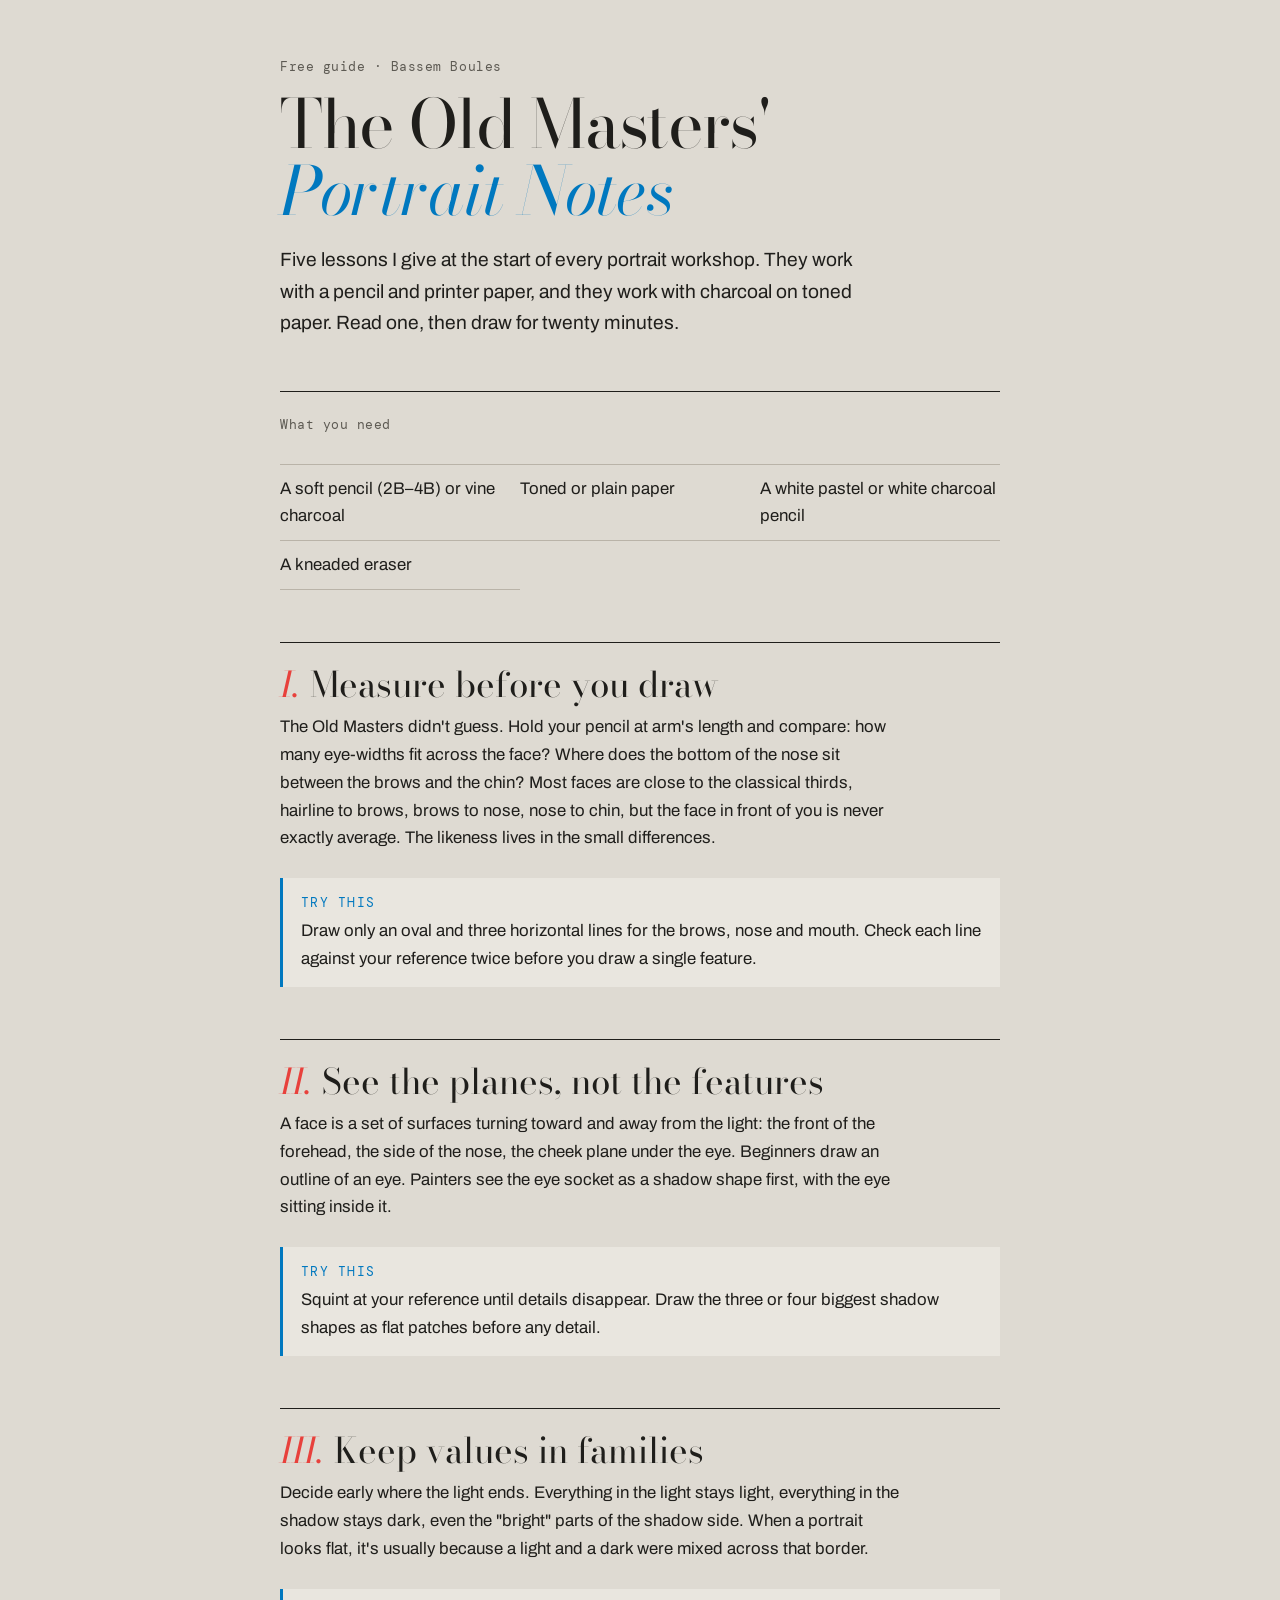
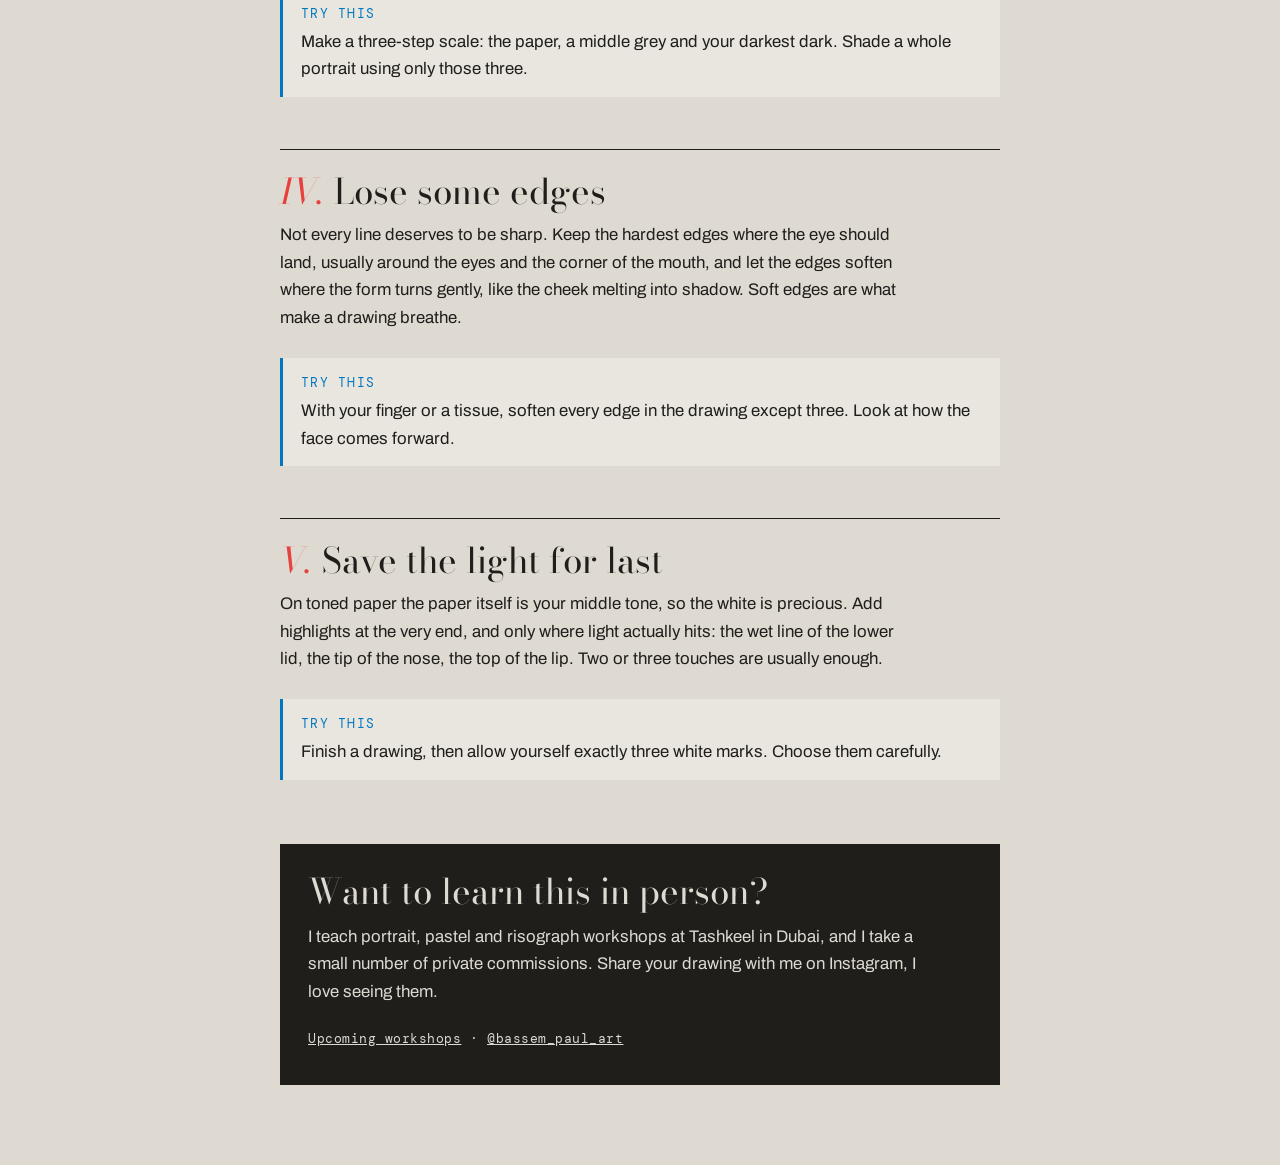
==== guide.html @ 608a025c "Build Bassem Boules portfolio site Static portfolio, lead magnet and commissions site for the artist" ====
<!doctype html>
<html lang="en">
<head>
<meta charset="utf-8">
<meta name="viewport" content="width=device-width, initial-scale=1, viewport-fit=cover">
<title>Portrait Notes</title>
<meta name="description" content="The Old Masters' Portrait Notes: five short lessons on drawing a living face, by Bassem Boules.">
<link rel="preconnect" href="https://fonts.googleapis.com">
<link rel="preconnect" href="https://fonts.gstatic.com" crossorigin>
<link rel="stylesheet" href="https://fonts.googleapis.com/css2?family=Archivo:wght@400;500&family=Bodoni+Moda:ital,opsz,wght@0,6..96,400;1,6..96,400&family=DM+Mono:wght@400&display=swap">
<style>
  :root { --paper:#dedad2; --paper-2:#e9e6df; --ink:#1f1e1b; --soft:#5d5a53; --rule:#b9b3a8; --blue:#0078bf; --red:#e8413c;
    --f-d:"Bodoni Moda",Georgia,serif; --f-b:"Archivo","Helvetica Neue",Arial,sans-serif; --f-m:"DM Mono",ui-monospace,Menlo,monospace; }
  @media (prefers-color-scheme: dark) { :root:not([data-theme="light"]) { --paper:#1d1c1a; --paper-2:#262522; --ink:#ece7dd; --soft:#a49e93; --rule:#45423c; --blue:#3f9fe0; --red:#ff5d52; color-scheme:dark; } }
  :root[data-theme="dark"] { --paper:#1d1c1a; --paper-2:#262522; --ink:#ece7dd; --soft:#a49e93; --rule:#45423c; --blue:#3f9fe0; --red:#ff5d52; color-scheme:dark; }
  * { box-sizing:border-box; }
  body { margin:0; background:var(--paper); color:var(--ink); font:400 1.05rem/1.65 var(--f-b); }
  .wrap { max-width:760px; margin-inline:auto; padding-left:max(20px, env(safe-area-inset-left,0px)); padding-right:max(20px, env(safe-area-inset-right,0px)); padding-block:56px 80px; }
  .mono { font-family:var(--f-m); font-size:.82rem; letter-spacing:.04em; color:var(--soft); }
  h1 { font-family:var(--f-d); font-weight:400; font-size:clamp(2.4rem,1.6rem + 4vw,4.2rem); line-height:1; margin:12px 0 20px; letter-spacing:-.02em; text-wrap:balance; }
  h1 em { color:var(--blue); }
  .intro { font-size:1.2rem; max-width:52ch; }
  section { border-top:1px solid var(--ink); padding-top:22px; margin-top:52px; display:grid; gap:10px; }
  h2 { font-family:var(--f-d); font-weight:400; font-size:clamp(1.6rem,1.3rem + 1.2vw,2.2rem); line-height:1.1; margin:0; }
  h2 span { font-style:italic; color:var(--red); margin-right:.3em; }
  p { margin:0 0 .6em; max-width:62ch; }
  .try { background:var(--paper-2); border-left:3px solid var(--blue); padding:14px 18px; margin-top:6px; }
  .try strong { font-family:var(--f-m); font-size:.8rem; letter-spacing:.1em; text-transform:uppercase; color:var(--blue); display:block; margin-bottom:4px; font-weight:400; }
  .kit { display:grid; grid-template-columns:repeat(auto-fit,minmax(min(100%,200px),1fr)); gap:0; border-top:1px solid var(--rule); margin-top:10px; }
  .kit div { border-bottom:1px solid var(--rule); padding:10px 0; }
  .end { margin-top:64px; padding:28px; background:var(--ink); color:var(--paper); display:grid; gap:12px; }
  .end h2 { color:var(--paper); }
  .end a { color:var(--paper); }
  a { color:inherit; }
</style>
</head>
<body>
<main class="wrap">
  <p class="mono">Free guide · Bassem Boules</p>
  <h1>The Old Masters'<br><em>Portrait Notes</em></h1>
  <p class="intro">Five lessons I give at the start of every portrait workshop. They work with a pencil and printer paper, and they work with charcoal on toned paper. Read one, then draw for twenty minutes.</p>

  <section>
    <p class="mono">What you need</p>
    <div class="kit">
      <div>A soft pencil (2B–4B) or vine charcoal</div>
      <div>Toned or plain paper</div>
      <div>A white pastel or white charcoal pencil</div>
      <div>A kneaded eraser</div>
    </div>
  </section>

  <section>
    <h2><span>I.</span>Measure before you draw</h2>
    <p>The Old Masters didn't guess. Hold your pencil at arm's length and compare: how many eye-widths fit across the face? Where does the bottom of the nose sit between the brows and the chin? Most faces are close to the classical thirds, hairline to brows, brows to nose, nose to chin, but the face in front of you is never exactly average. The likeness lives in the small differences.</p>
    <div class="try"><strong>Try this</strong>Draw only an oval and three horizontal lines for the brows, nose and mouth. Check each line against your reference twice before you draw a single feature.</div>
  </section>

  <section>
    <h2><span>II.</span>See the planes, not the features</h2>
    <p>A face is a set of surfaces turning toward and away from the light: the front of the forehead, the side of the nose, the cheek plane under the eye. Beginners draw an outline of an eye. Painters see the eye socket as a shadow shape first, with the eye sitting inside it.</p>
    <div class="try"><strong>Try this</strong>Squint at your reference until details disappear. Draw the three or four biggest shadow shapes as flat patches before any detail.</div>
  </section>

  <section>
    <h2><span>III.</span>Keep values in families</h2>
    <p>Decide early where the light ends. Everything in the light stays light, everything in the shadow stays dark, even the "bright" parts of the shadow side. When a portrait looks flat, it's usually because a light and a dark were mixed across that border.</p>
    <div class="try"><strong>Try this</strong>Make a three-step scale: the paper, a middle grey and your darkest dark. Shade a whole portrait using only those three.</div>
  </section>

  <section>
    <h2><span>IV.</span>Lose some edges</h2>
    <p>Not every line deserves to be sharp. Keep the hardest edges where the eye should land, usually around the eyes and the corner of the mouth, and let the edges soften where the form turns gently, like the cheek melting into shadow. Soft edges are what make a drawing breathe.</p>
    <div class="try"><strong>Try this</strong>With your finger or a tissue, soften every edge in the drawing except three. Look at how the face comes forward.</div>
  </section>

  <section>
    <h2><span>V.</span>Save the light for last</h2>
    <p>On toned paper the paper itself is your middle tone, so the white is precious. Add highlights at the very end, and only where light actually hits: the wet line of the lower lid, the tip of the nose, the top of the lip. Two or three touches are usually enough.</p>
    <div class="try"><strong>Try this</strong>Finish a drawing, then allow yourself exactly three white marks. Choose them carefully.</div>
  </section>

  <div class="end">
    <h2>Want to learn this in person?</h2>
    <p>I teach portrait, pastel and risograph workshops at Tashkeel in Dubai, and I take a small number of private commissions. Share your drawing with me on Instagram, I love seeing them.</p>
    <p class="mono" style="color:inherit"><a href="index.html#teaching">Upcoming workshops</a> · <a href="https://www.instagram.com/bassem_paul_art/" target="_blank" rel="noopener">@bassem_paul_art</a></p>
  </div>
</main>
</body>
</html>
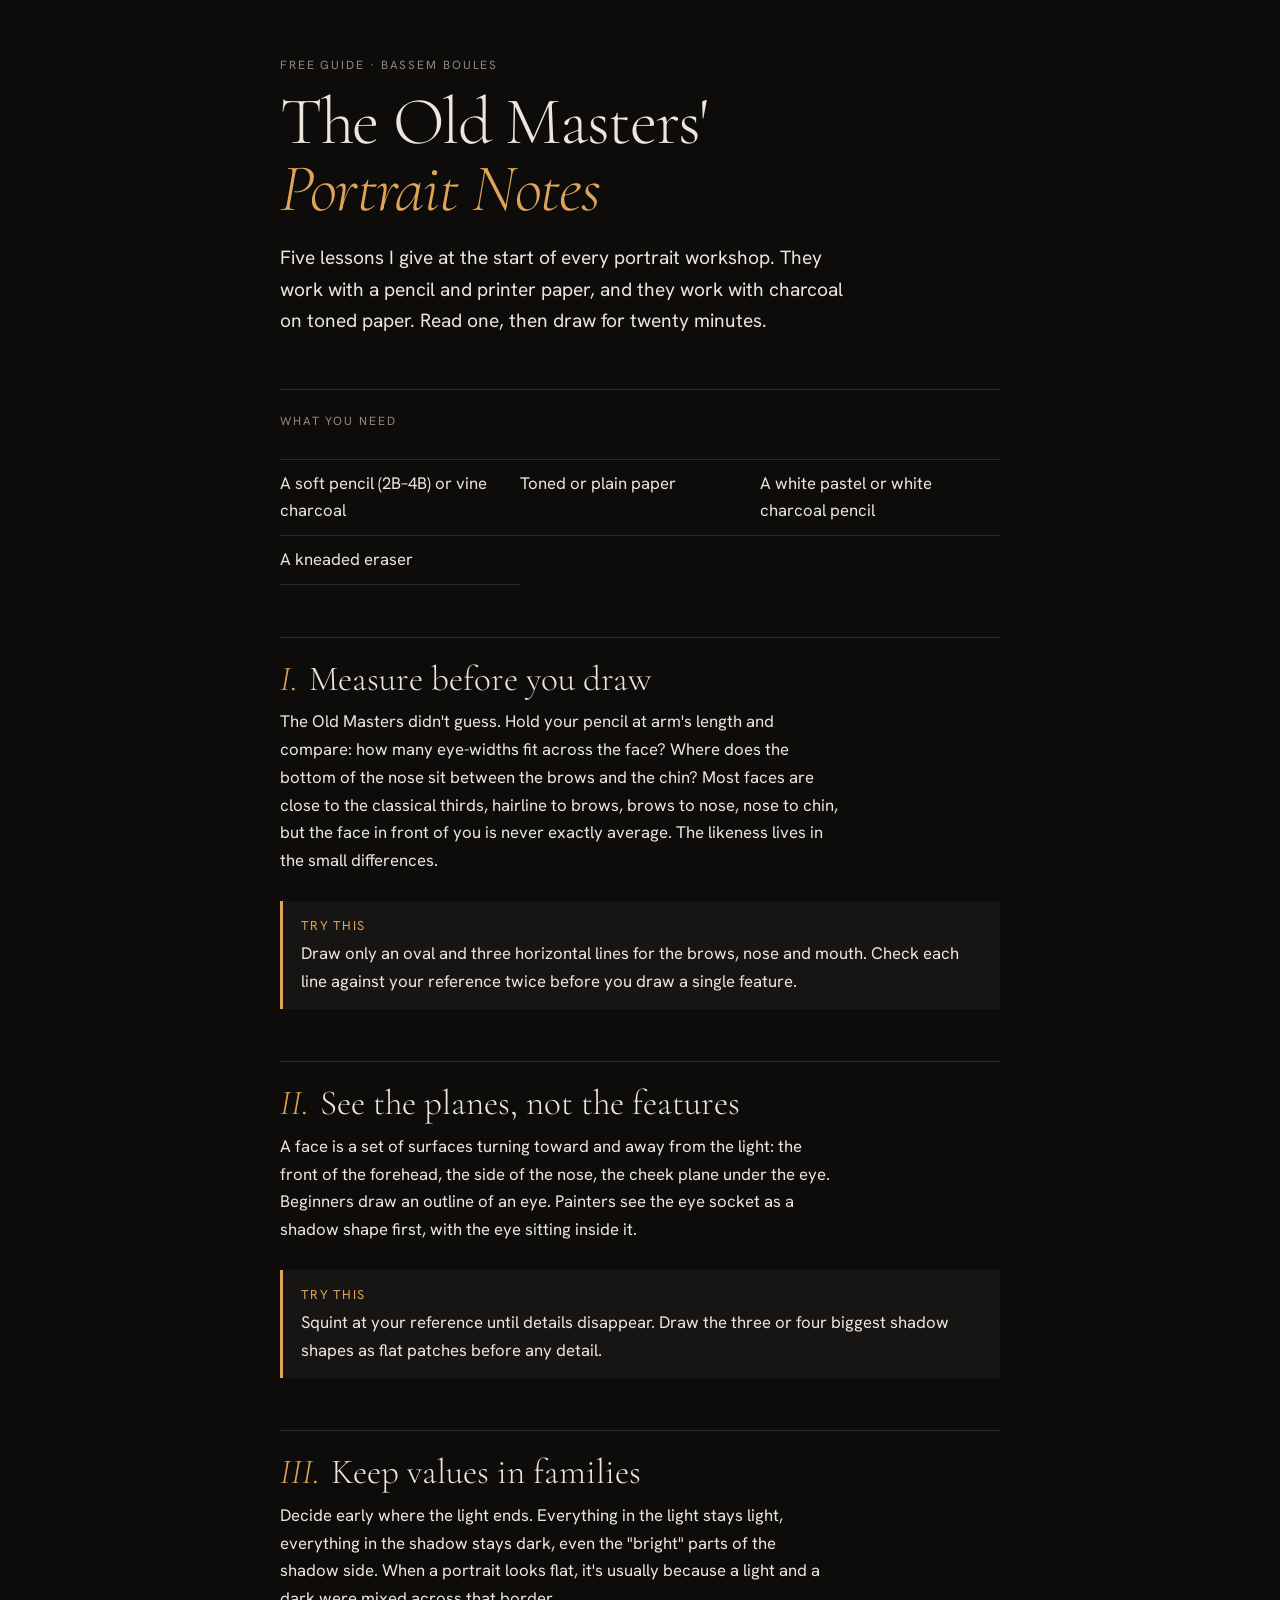
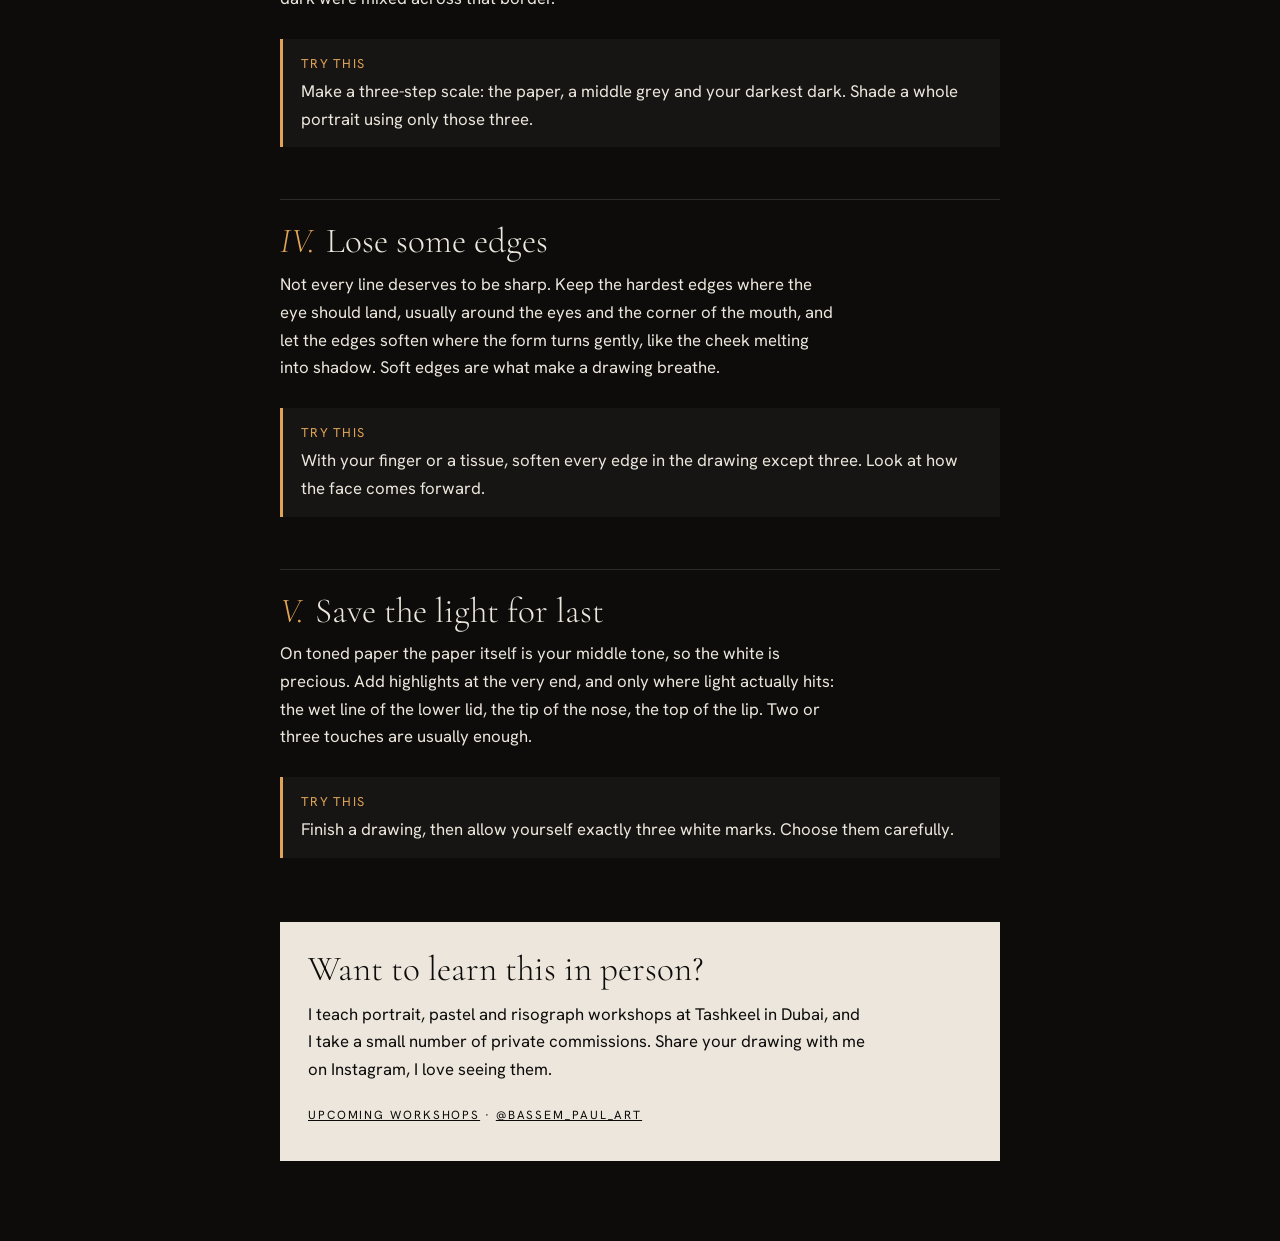
==== commit 96fe8277: "Redesign as a dark, lamp-lit gallery with Instagram works Replace the toned-paper layout with a dark" ====
--- a/guide.html
+++ b/guide.html
@@ -7,21 +7,19 @@
 <meta name="description" content="The Old Masters' Portrait Notes: five short lessons on drawing a living face, by Bassem Boules.">
 <link rel="preconnect" href="https://fonts.googleapis.com">
 <link rel="preconnect" href="https://fonts.gstatic.com" crossorigin>
-<link rel="stylesheet" href="https://fonts.googleapis.com/css2?family=Archivo:wght@400;500&family=Bodoni+Moda:ital,opsz,wght@0,6..96,400;1,6..96,400&family=DM+Mono:wght@400&display=swap">
+<link rel="stylesheet" href="https://fonts.googleapis.com/css2?family=Cormorant+Garamond:ital,wght@0,300;0,400;1,300;1,400&family=Hanken+Grotesk:wght@400;500&display=swap">
 <style>
-  :root { --paper:#dedad2; --paper-2:#e9e6df; --ink:#1f1e1b; --soft:#5d5a53; --rule:#b9b3a8; --blue:#0078bf; --red:#e8413c;
-    --f-d:"Bodoni Moda",Georgia,serif; --f-b:"Archivo","Helvetica Neue",Arial,sans-serif; --f-m:"DM Mono",ui-monospace,Menlo,monospace; }
-  @media (prefers-color-scheme: dark) { :root:not([data-theme="light"]) { --paper:#1d1c1a; --paper-2:#262522; --ink:#ece7dd; --soft:#a49e93; --rule:#45423c; --blue:#3f9fe0; --red:#ff5d52; color-scheme:dark; } }
-  :root[data-theme="dark"] { --paper:#1d1c1a; --paper-2:#262522; --ink:#ece7dd; --soft:#a49e93; --rule:#45423c; --blue:#3f9fe0; --red:#ff5d52; color-scheme:dark; }
+  :root { --paper:#0d0c0b; --paper-2:#161513; --ink:#ece6dc; --soft:#8f887d; --rule:rgba(236,230,220,.14); --blue:#e0a458; --red:#e0a458;
+    --f-d:"Cormorant Garamond",Garamond,serif; --f-b:"Hanken Grotesk","Helvetica Neue",Arial,sans-serif; --f-m:"Hanken Grotesk","Helvetica Neue",Arial,sans-serif; color-scheme:dark; }
   * { box-sizing:border-box; }
   body { margin:0; background:var(--paper); color:var(--ink); font:400 1.05rem/1.65 var(--f-b); }
   .wrap { max-width:760px; margin-inline:auto; padding-left:max(20px, env(safe-area-inset-left,0px)); padding-right:max(20px, env(safe-area-inset-right,0px)); padding-block:56px 80px; }
-  .mono { font-family:var(--f-m); font-size:.82rem; letter-spacing:.04em; color:var(--soft); }
-  h1 { font-family:var(--f-d); font-weight:400; font-size:clamp(2.4rem,1.6rem + 4vw,4.2rem); line-height:1; margin:12px 0 20px; letter-spacing:-.02em; text-wrap:balance; }
+  .mono { font-family:var(--f-m); font-size:.74rem; letter-spacing:.16em; text-transform:uppercase; color:var(--soft); }
+  h1 { font-family:var(--f-d); font-weight:300; font-size:clamp(2.4rem,1.6rem + 4vw,4.2rem); line-height:1; margin:12px 0 20px; letter-spacing:-.02em; text-wrap:balance; }
   h1 em { color:var(--blue); }
   .intro { font-size:1.2rem; max-width:52ch; }
-  section { border-top:1px solid var(--ink); padding-top:22px; margin-top:52px; display:grid; gap:10px; }
-  h2 { font-family:var(--f-d); font-weight:400; font-size:clamp(1.6rem,1.3rem + 1.2vw,2.2rem); line-height:1.1; margin:0; }
+  section { border-top:1px solid var(--rule); padding-top:22px; margin-top:52px; display:grid; gap:10px; }
+  h2 { font-family:var(--f-d); font-weight:300; font-size:clamp(1.6rem,1.3rem + 1.2vw,2.2rem); line-height:1.1; margin:0; }
   h2 span { font-style:italic; color:var(--red); margin-right:.3em; }
   p { margin:0 0 .6em; max-width:62ch; }
   .try { background:var(--paper-2); border-left:3px solid var(--blue); padding:14px 18px; margin-top:6px; }
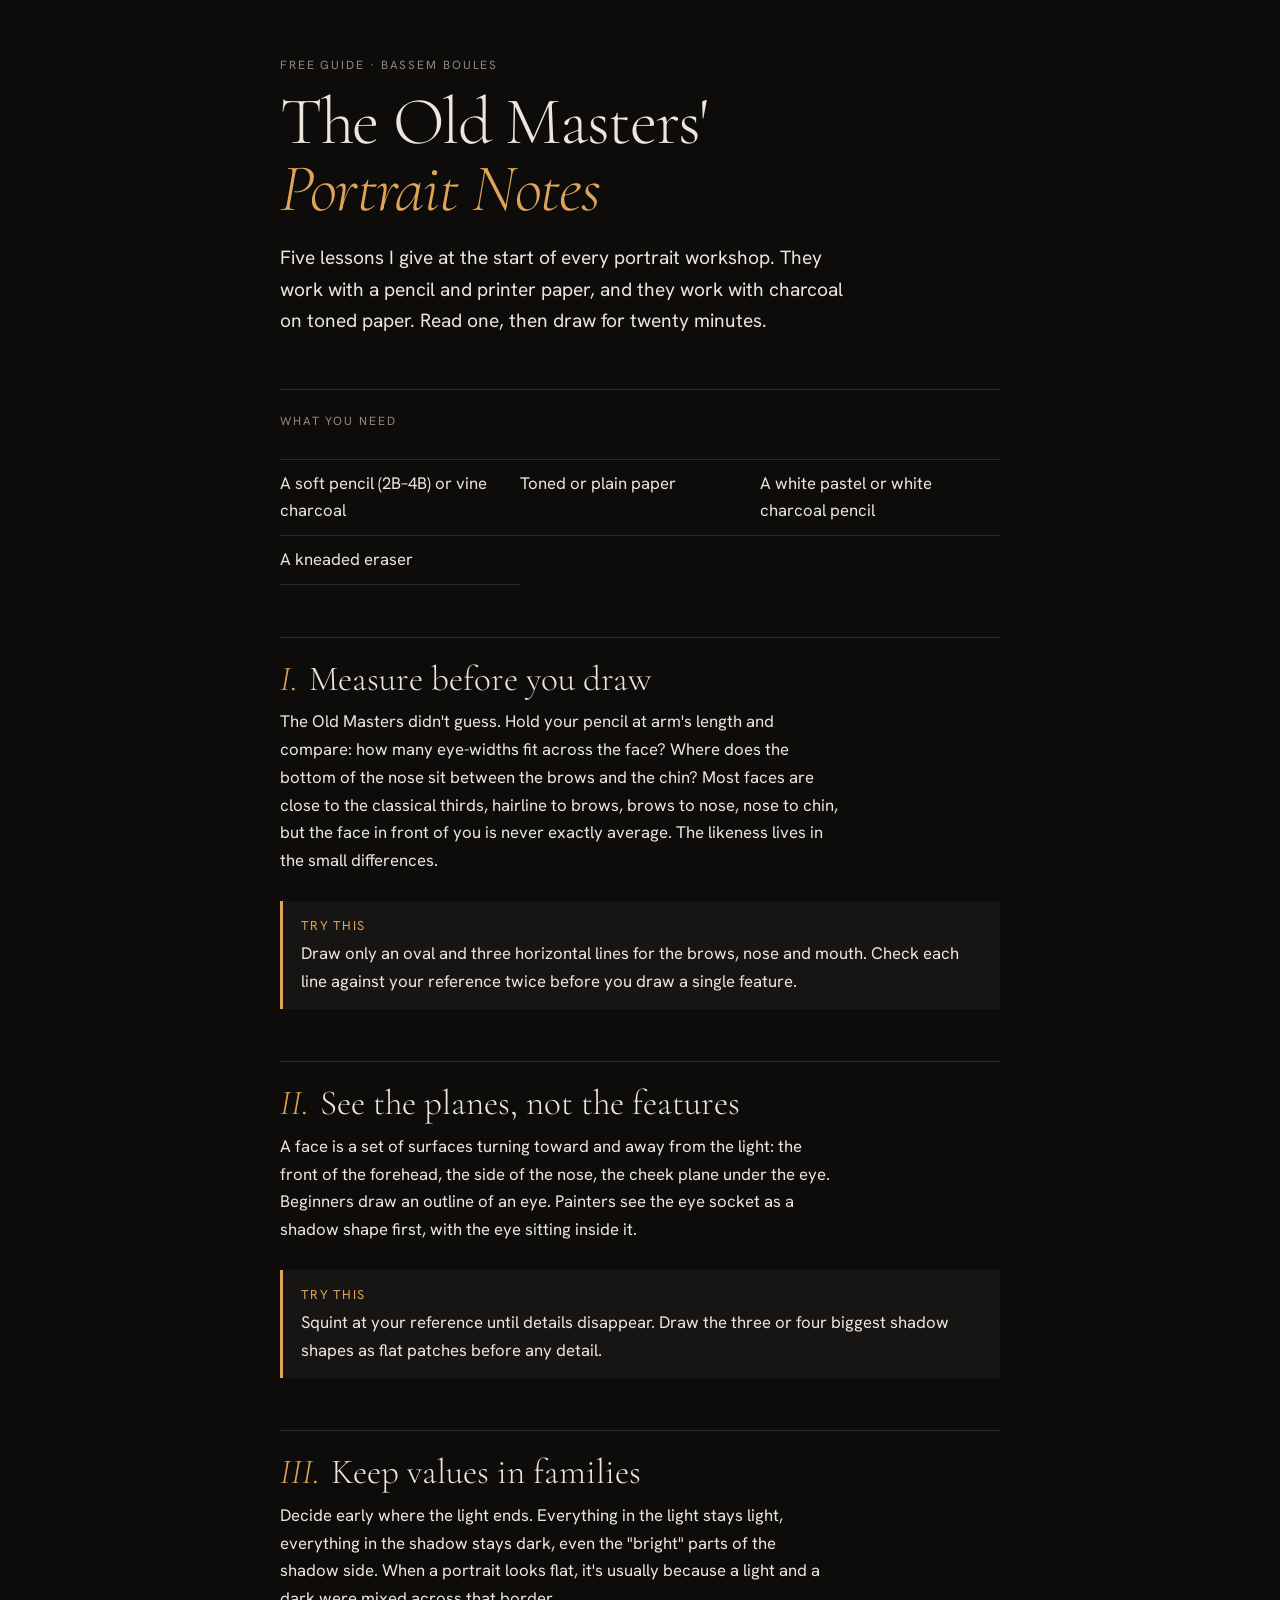
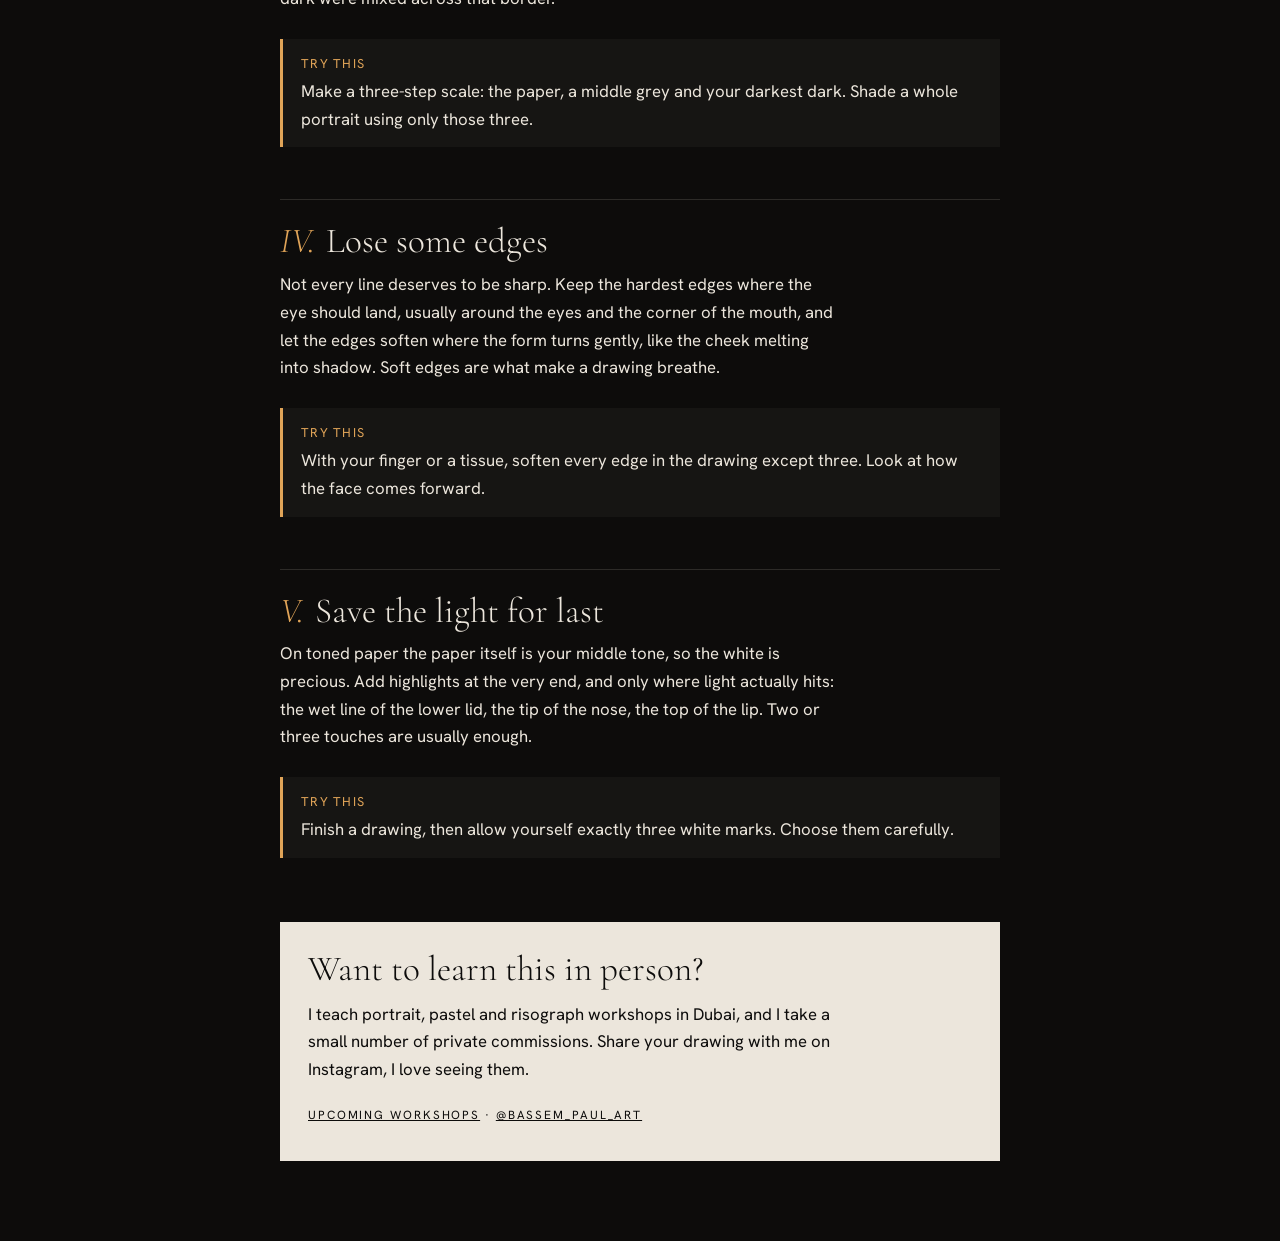
==== commit 81c3f10c: "Put Bassem at the centre and broaden his positioning Open with Bassem's portrait and his name set la" ====
--- a/guide.html
+++ b/guide.html
@@ -80,7 +80,7 @@
 
   <div class="end">
     <h2>Want to learn this in person?</h2>
-    <p>I teach portrait, pastel and risograph workshops at Tashkeel in Dubai, and I take a small number of private commissions. Share your drawing with me on Instagram, I love seeing them.</p>
+    <p>I teach portrait, pastel and risograph workshops in Dubai, and I take a small number of private commissions. Share your drawing with me on Instagram, I love seeing them.</p>
     <p class="mono" style="color:inherit"><a href="index.html#teaching">Upcoming workshops</a> · <a href="https://www.instagram.com/bassem_paul_art/" target="_blank" rel="noopener">@bassem_paul_art</a></p>
   </div>
 </main>
